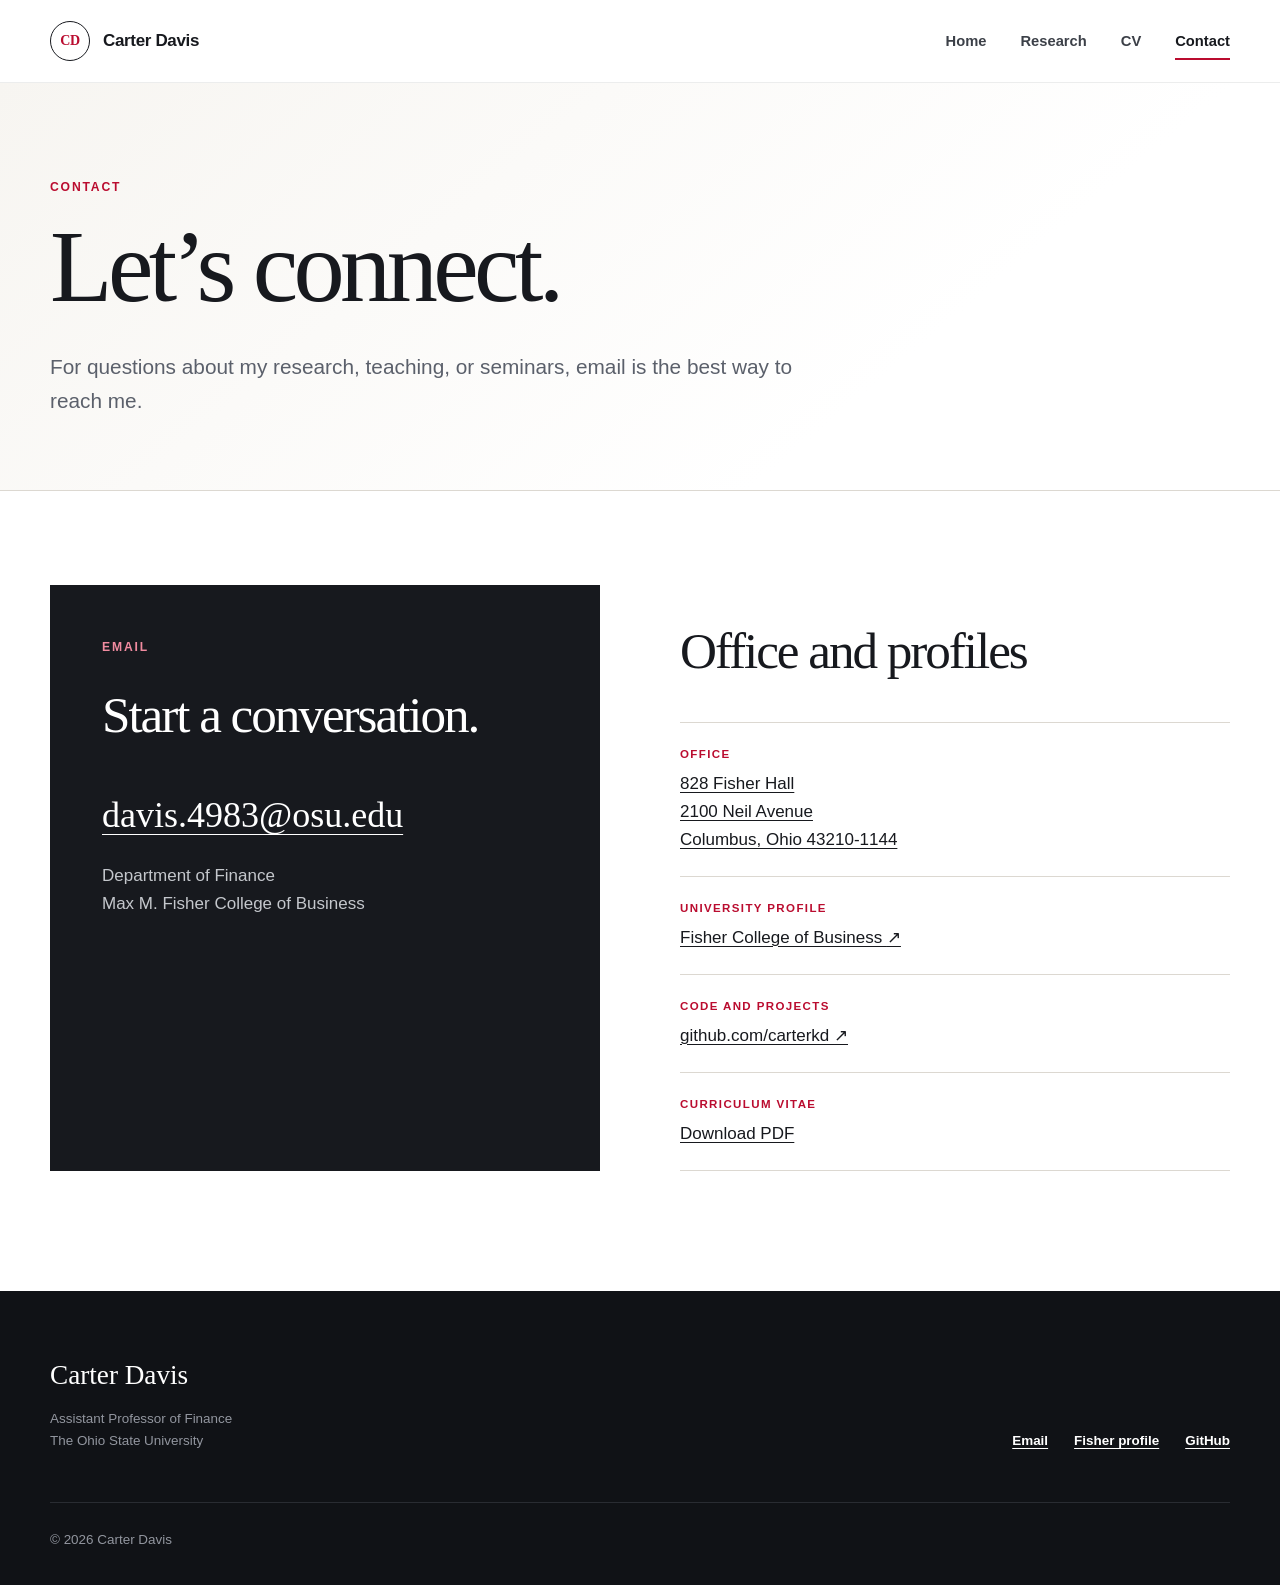
==== contact.html @ 170309c5 "Create academic website" ====
<!DOCTYPE html>
<html lang="en">
  <head>
    <meta charset="utf-8">
    <meta name="viewport" content="width=device-width, initial-scale=1">
    <title>Contact | Carter Davis</title>
    <meta name="description" content="Contact Carter Davis, Assistant Professor of Finance at The Ohio State University Fisher College of Business.">
    <meta name="theme-color" content="#ba0c2f">
    <link rel="canonical" href="https://carterkd.github.io/contact.html">
    <link rel="icon" href="assets/favicon.svg" type="image/svg+xml">
    <link rel="stylesheet" href="styles.css">
  </head>
  <body>
    <a class="skip-link" href="#main-content">Skip to content</a>
    <header class="site-header">
      <div class="shell header-inner">
        <a class="site-name" href="index.html" aria-label="CD, Carter Davis, home">
          <span class="monogram" aria-hidden="true">CD</span>
          <span>Carter Davis</span>
        </a>
        <button class="menu-button" type="button" aria-expanded="false" aria-controls="site-nav">
          <span class="sr-only">Open navigation</span>
          <span aria-hidden="true"></span>
          <span aria-hidden="true"></span>
        </button>
        <nav id="site-nav" class="site-nav" aria-label="Main navigation">
          <a href="index.html">Home</a>
          <a href="research.html">Research</a>
          <a href="assets/files/carter-davis-cv.pdf">CV</a>
          <a href="contact.html" aria-current="page">Contact</a>
        </nav>
      </div>
    </header>

    <main id="main-content">
      <header class="page-hero">
        <div class="shell">
          <p class="eyebrow">Contact</p>
          <h1>Let’s connect.</h1>
          <p class="lede">For questions about my research, teaching, or seminars, email is the best way to reach me.</p>
        </div>
      </header>

      <section class="contact-section">
        <div class="shell contact-grid">
          <div class="contact-card">
            <p class="section-kicker">Email</p>
            <h2>Start a conversation.</h2>
            <a href="mailto:davis.4983@osu.edu">davis.4983@osu.edu</a>
            <p>Department of Finance<br>Max M. Fisher College of Business</p>
          </div>
          <div class="contact-details">
            <h2>Office and profiles</h2>
            <div class="detail-row">
              <span class="detail-label">Office</span>
              <p><a href="https://maps.google.com/?q=Fisher+Hall+2100+Neil+Ave+Columbus+Ohio+43210">828 Fisher Hall<br>2100 Neil Avenue<br>Columbus, Ohio 43210-1144</a></p>
            </div>
            <div class="detail-row">
              <span class="detail-label">University profile</span>
              <p><a href="https://fisher.osu.edu/people/davis.4983">Fisher College of Business <span aria-hidden="true">↗</span></a></p>
            </div>
            <div class="detail-row">
              <span class="detail-label">Code and projects</span>
              <p><a href="https://github.com/carterkd">github.com/carterkd <span aria-hidden="true">↗</span></a></p>
            </div>
            <div class="detail-row">
              <span class="detail-label">Curriculum vitae</span>
              <p><a href="assets/files/carter-davis-cv.pdf">Download PDF</a></p>
            </div>
          </div>
        </div>
      </section>
    </main>

    <footer class="site-footer">
      <div class="shell footer-grid">
        <div>
          <a class="footer-name" href="index.html">Carter Davis</a>
          <p>Assistant Professor of Finance<br>The Ohio State University</p>
        </div>
        <nav class="footer-links" aria-label="Footer links">
          <a href="mailto:davis.4983@osu.edu">Email</a>
          <a href="https://fisher.osu.edu/people/davis.4983">Fisher profile</a>
          <a href="https://github.com/carterkd">GitHub</a>
        </nav>
        <p class="copyright">© <span data-current-year>2026</span> Carter Davis</p>
      </div>
    </footer>
    <script src="script.js"></script>
  </body>
</html>
---- styles.css ----
:root {
  --scarlet: #ba0c2f;
  --scarlet-dark: #8f0823;
  --ink: #17191e;
  --muted: #5b606b;
  --line: #dcd8d1;
  --paper: #f7f5f1;
  --white: #ffffff;
  --soft-scarlet: #f4e8ea;
  --shell: min(1180px, calc(100vw - 48px));
  --serif: Georgia, "Times New Roman", serif;
  --sans: Inter, ui-sans-serif, -apple-system, BlinkMacSystemFont, "Segoe UI", sans-serif;
}

*,
*::before,
*::after {
  box-sizing: border-box;
}

html {
  scroll-behavior: smooth;
}

body {
  margin: 0;
  color: var(--ink);
  background: var(--white);
  font-family: var(--sans);
  font-size: 17px;
  line-height: 1.65;
  -webkit-font-smoothing: antialiased;
}

img {
  display: block;
  max-width: 100%;
}

a {
  color: inherit;
  text-decoration-thickness: 1px;
  text-underline-offset: 0.2em;
}

a:hover {
  color: var(--scarlet);
}

button,
a {
  -webkit-tap-highlight-color: transparent;
}

:focus-visible {
  outline: 3px solid var(--scarlet);
  outline-offset: 4px;
}

.shell {
  width: var(--shell);
  margin-inline: auto;
}

.sr-only {
  position: absolute;
  width: 1px;
  height: 1px;
  padding: 0;
  margin: -1px;
  overflow: hidden;
  clip: rect(0, 0, 0, 0);
  white-space: nowrap;
  border: 0;
}

.skip-link {
  position: fixed;
  z-index: 1000;
  top: 12px;
  left: 12px;
  padding: 10px 16px;
  color: var(--white);
  background: var(--ink);
  transform: translateY(-150%);
}

.skip-link:focus {
  transform: translateY(0);
}

.site-header {
  position: sticky;
  z-index: 100;
  top: 0;
  border-bottom: 1px solid rgba(23, 25, 30, 0.08);
  background: rgba(255, 255, 255, 0.94);
  backdrop-filter: blur(16px);
}

.header-inner {
  display: flex;
  min-height: 82px;
  align-items: center;
  justify-content: space-between;
}

.site-name {
  display: inline-flex;
  align-items: center;
  gap: 13px;
  font-weight: 700;
  letter-spacing: -0.02em;
  text-decoration: none;
}

.monogram {
  display: grid;
  width: 40px;
  height: 40px;
  place-items: center;
  border: 1px solid var(--ink);
  border-radius: 50%;
  color: var(--scarlet);
  font-family: var(--serif);
  font-size: 14px;
  font-weight: 700;
}

.site-nav {
  display: flex;
  align-items: center;
  gap: 34px;
}

.site-nav a {
  position: relative;
  padding-block: 8px;
  color: #3c4048;
  font-size: 0.92rem;
  font-weight: 600;
  text-decoration: none;
}

.site-nav a::after {
  position: absolute;
  right: 0;
  bottom: 1px;
  left: 0;
  height: 2px;
  background: var(--scarlet);
  content: "";
  transform: scaleX(0);
  transform-origin: right;
  transition: transform 180ms ease;
}

.site-nav a:hover::after,
.site-nav a[aria-current="page"]::after {
  transform: scaleX(1);
  transform-origin: left;
}

.site-nav a[aria-current="page"] {
  color: var(--ink);
}

.menu-button {
  display: none;
  width: 44px;
  height: 44px;
  padding: 12px 9px;
  border: 0;
  background: transparent;
}

.menu-button span[aria-hidden="true"] {
  display: block;
  height: 2px;
  margin: 6px 0;
  background: var(--ink);
  transition: transform 180ms ease;
}

.hero {
  display: grid;
  min-height: 730px;
  align-items: center;
  gap: clamp(48px, 8vw, 120px);
  grid-template-columns: minmax(0, 1.4fr) minmax(300px, 0.72fr);
  padding-block: 86px 105px;
}

.eyebrow,
.section-kicker {
  margin: 0 0 16px;
  color: var(--scarlet);
  font-size: 0.76rem;
  font-weight: 800;
  letter-spacing: 0.15em;
  text-transform: uppercase;
}

.hero h1 {
  max-width: 800px;
  margin: 0;
  font-family: var(--serif);
  font-size: clamp(4.2rem, 8vw, 7.6rem);
  font-weight: 400;
  letter-spacing: -0.07em;
  line-height: 0.92;
}

.hero-role {
  margin: 28px 0 0;
  font-size: clamp(1.15rem, 2.2vw, 1.5rem);
  font-weight: 700;
  line-height: 1.35;
}

.hero-role span {
  color: var(--muted);
  font-weight: 500;
}

.hero-intro {
  max-width: 720px;
  margin: 28px 0 0;
  color: #3f444d;
  font-size: clamp(1.06rem, 1.5vw, 1.2rem);
}

.button-row {
  display: flex;
  flex-wrap: wrap;
  gap: 14px;
  margin-top: 38px;
}

.button {
  display: inline-flex;
  min-height: 50px;
  align-items: center;
  justify-content: center;
  gap: 20px;
  padding: 11px 21px;
  border: 1px solid var(--ink);
  font-size: 0.9rem;
  font-weight: 750;
  text-decoration: none;
  transition: background 160ms ease, color 160ms ease, border-color 160ms ease, transform 160ms ease;
}

.button:hover {
  transform: translateY(-2px);
}

.button-primary {
  border-color: var(--scarlet);
  color: var(--white);
  background: var(--scarlet);
}

.button-primary:hover {
  border-color: var(--scarlet-dark);
  color: var(--white);
  background: var(--scarlet-dark);
}

.button-secondary:hover {
  color: var(--white);
  background: var(--ink);
}

.portrait-wrap {
  position: relative;
  margin: 0;
}

.portrait-accent {
  position: absolute;
  top: -20px;
  right: -20px;
  width: 48%;
  height: 42%;
  border-top: 4px solid var(--scarlet);
  border-right: 4px solid var(--scarlet);
}

.portrait {
  position: relative;
  z-index: 1;
  width: 100%;
  aspect-ratio: 1;
  object-fit: cover;
  filter: saturate(0.88) contrast(1.03);
}

.portrait-wrap figcaption {
  display: flex;
  justify-content: space-between;
  gap: 16px;
  margin-top: 14px;
  color: var(--muted);
  font-size: 0.74rem;
  font-weight: 650;
  letter-spacing: 0.04em;
  text-transform: uppercase;
}

.research-focus {
  padding-block: 104px;
  color: var(--white);
  background: var(--ink);
}

.focus-grid {
  display: grid;
  gap: 80px;
  grid-template-columns: 0.8fr 1.35fr;
}

.research-focus .section-kicker {
  color: #f18ba0;
}

.research-focus h2,
.about-strip h2,
.featured h2,
.page-hero h1 {
  margin: 0;
  font-family: var(--serif);
  font-weight: 400;
  letter-spacing: -0.045em;
  line-height: 1.06;
}

.research-focus h2 {
  max-width: 470px;
  font-size: clamp(2.6rem, 5vw, 4.7rem);
}

.focus-list {
  border-top: 1px solid #3c4047;
}

.focus-item {
  display: grid;
  gap: 18px;
  align-items: start;
  padding-block: 31px;
  border-bottom: 1px solid #3c4047;
  grid-template-columns: 44px minmax(190px, 0.8fr) 1fr;
}

.focus-number {
  color: #f18ba0;
  font-family: var(--serif);
}

.focus-item h3 {
  margin: 0;
  font-size: 1.12rem;
}

.focus-item p {
  margin: 0;
  color: #c6c8cc;
  font-size: 0.96rem;
}

.featured {
  padding-block: 112px;
}

.section-heading-row {
  display: flex;
  align-items: end;
  justify-content: space-between;
  gap: 32px;
  margin-bottom: 42px;
}

.featured h2,
.about-strip h2 {
  font-size: clamp(2.65rem, 5vw, 4.5rem);
}

.text-link {
  color: var(--scarlet);
  font-size: 0.88rem;
  font-weight: 800;
  letter-spacing: 0.02em;
  text-decoration: none;
}

.text-link:hover {
  text-decoration: underline;
}

.featured-paper {
  display: grid;
  gap: 30px;
  align-items: start;
  padding-block: 42px;
  border-top: 1px solid var(--line);
  grid-template-columns: 54px 1fr 48px;
}

.featured-paper:last-child {
  border-bottom: 1px solid var(--line);
}

.paper-index {
  color: var(--scarlet);
  font-family: var(--serif);
  font-size: 0.9rem;
}

.paper-status {
  margin: 0 0 10px;
  color: var(--muted);
  font-size: 0.8rem;
  font-weight: 750;
  letter-spacing: 0.035em;
  text-transform: uppercase;
}

.paper-main h3 {
  max-width: 900px;
  margin: 0;
  font-family: var(--serif);
  font-size: clamp(1.65rem, 3vw, 2.45rem);
  font-weight: 400;
  letter-spacing: -0.025em;
  line-height: 1.16;
}

.paper-main h3 a {
  text-decoration: none;
}

.paper-main > p:last-child {
  max-width: 820px;
  margin: 18px 0 0;
  color: var(--muted);
}

.paper-arrow {
  display: grid;
  width: 44px;
  height: 44px;
  place-items: center;
  border: 1px solid var(--line);
  border-radius: 50%;
  font-size: 1.2rem;
  text-decoration: none;
}

.paper-arrow:hover {
  border-color: var(--scarlet);
  color: var(--white);
  background: var(--scarlet);
}

.about-strip {
  padding-block: 108px;
  background: var(--paper);
}

.about-grid {
  display: grid;
  gap: clamp(50px, 10vw, 150px);
  grid-template-columns: 1fr 0.85fr;
}

.about-copy {
  padding-top: 12px;
}

.about-copy p {
  margin: 0 0 20px;
  color: #434851;
}

.about-copy .text-link {
  display: inline-block;
  margin-top: 12px;
}

.site-footer {
  padding-block: 62px 34px;
  color: #d7d9dd;
  background: #101216;
}

.footer-grid {
  display: grid;
  gap: 40px;
  align-items: end;
  grid-template-columns: 1fr auto;
}

.footer-name {
  color: var(--white);
  font-family: var(--serif);
  font-size: 1.7rem;
  text-decoration: none;
}

.footer-grid p {
  margin: 10px 0 0;
  color: #92969f;
  font-size: 0.84rem;
}

.footer-links {
  display: flex;
  gap: 26px;
}

.footer-links a {
  color: var(--white);
  font-size: 0.84rem;
  font-weight: 650;
}

.copyright {
  grid-column: 1 / -1;
  padding-top: 26px;
  border-top: 1px solid #292c32;
}

/* Inner pages */
.page-hero {
  padding-block: 94px 72px;
  border-bottom: 1px solid var(--line);
  background: linear-gradient(140deg, var(--paper) 0%, #fff 70%);
}

.page-hero h1 {
  font-size: clamp(3.8rem, 8vw, 7rem);
}

.page-hero .lede {
  max-width: 750px;
  margin: 28px 0 0;
  color: var(--muted);
  font-size: clamp(1.08rem, 2vw, 1.3rem);
}

.research-section {
  padding-block: 88px;
}

.research-section + .research-section {
  border-top: 1px solid var(--line);
}

.research-section.alt {
  background: var(--paper);
}

.research-layout {
  display: grid;
  gap: 60px;
  grid-template-columns: minmax(190px, 0.35fr) 1fr;
}

.research-section h2 {
  position: sticky;
  top: 116px;
  margin: 0;
  font-family: var(--serif);
  font-size: clamp(2rem, 3.4vw, 3.25rem);
  font-weight: 400;
  letter-spacing: -0.04em;
  line-height: 1.08;
}

.paper-list {
  border-top: 1px solid var(--line);
}

.paper-card {
  padding-block: 34px;
  border-bottom: 1px solid var(--line);
}

.paper-card h3 {
  margin: 0;
  font-family: var(--serif);
  font-size: clamp(1.5rem, 3vw, 2.15rem);
  font-weight: 400;
  letter-spacing: -0.025em;
  line-height: 1.2;
}

.paper-card h3 a {
  text-decoration: none;
}

.authors,
.venue,
.presentations {
  margin: 9px 0 0;
}

.authors {
  color: #3e434c;
}

.venue {
  color: var(--scarlet);
  font-weight: 750;
}

.presentations {
  color: var(--muted);
  font-size: 0.88rem;
}

.paper-actions {
  display: flex;
  flex-wrap: wrap;
  gap: 10px;
  margin-top: 19px;
}

.paper-link {
  display: inline-flex;
  align-items: center;
  gap: 7px;
  padding: 6px 11px;
  border: 1px solid #c8c4bd;
  font-size: 0.78rem;
  font-weight: 750;
  text-decoration: none;
}

.paper-link:hover {
  border-color: var(--scarlet);
  color: var(--white);
  background: var(--scarlet);
}

.abstract {
  margin-top: 20px;
}

.abstract summary {
  width: max-content;
  color: var(--muted);
  cursor: pointer;
  font-size: 0.8rem;
  font-weight: 800;
  letter-spacing: 0.06em;
  text-transform: uppercase;
}

.abstract[open] summary {
  color: var(--scarlet);
}

.abstract p {
  max-width: 850px;
  margin: 15px 0 0;
  color: #454a53;
}

.contact-section {
  padding-block: 94px 120px;
}

.contact-grid {
  display: grid;
  gap: 80px;
  grid-template-columns: 1fr 1fr;
}

.contact-card {
  padding: clamp(28px, 5vw, 52px);
  color: var(--white);
  background: var(--ink);
}

.contact-card .section-kicker {
  color: #f18ba0;
}

.contact-card h2,
.contact-details h2 {
  margin: 0 0 28px;
  font-family: var(--serif);
  font-size: clamp(2rem, 4vw, 3.3rem);
  font-weight: 400;
  letter-spacing: -0.04em;
}

.contact-card a {
  color: var(--white);
  font-family: var(--serif);
  font-size: clamp(1.4rem, 3vw, 2.25rem);
}

.contact-card p {
  color: #c4c7cc;
}

.contact-details {
  padding-top: 24px;
}

.detail-row {
  padding-block: 22px;
  border-top: 1px solid var(--line);
}

.detail-row:last-child {
  border-bottom: 1px solid var(--line);
}

.detail-label {
  display: block;
  margin-bottom: 6px;
  color: var(--scarlet);
  font-size: 0.72rem;
  font-weight: 800;
  letter-spacing: 0.12em;
  text-transform: uppercase;
}

.detail-row p {
  margin: 0;
}

.error-page {
  display: grid;
  min-height: calc(100vh - 82px);
  place-items: center;
  padding-block: 80px;
  text-align: center;
}

.error-code {
  margin: 0;
  color: var(--scarlet);
  font-family: var(--serif);
  font-size: clamp(6rem, 18vw, 13rem);
  line-height: 0.8;
}

.error-page h1 {
  margin: 28px 0 10px;
  font-family: var(--serif);
  font-size: 2.4rem;
  font-weight: 400;
}

.error-page p {
  margin: 0 0 30px;
  color: var(--muted);
}

.error-page .button-row {
  justify-content: center;
}

@media (max-width: 850px) {
  :root {
    --shell: min(100% - 34px, 680px);
  }

  .menu-button {
    display: block;
  }

  .site-nav {
    position: absolute;
    top: 81px;
    right: 0;
    left: 0;
    display: none;
    align-items: stretch;
    padding: 10px 17px 22px;
    border-bottom: 1px solid var(--line);
    background: var(--white);
    flex-direction: column;
    gap: 0;
  }

  .site-nav.is-open {
    display: flex;
  }

  .site-nav a {
    padding: 13px 0;
    border-bottom: 1px solid #ebe8e3;
  }

  .site-nav a::after {
    display: none;
  }

  .menu-button[aria-expanded="true"] span[aria-hidden="true"]:first-of-type {
    transform: translateY(4px) rotate(45deg);
  }

  .menu-button[aria-expanded="true"] span[aria-hidden="true"]:last-of-type {
    transform: translateY(-4px) rotate(-45deg);
  }

  .hero {
    min-height: auto;
    gap: 70px;
    grid-template-columns: 1fr;
    padding-block: 72px 90px;
  }

  .portrait-wrap {
    max-width: 430px;
  }

  .focus-grid,
  .about-grid,
  .research-layout,
  .contact-grid {
    grid-template-columns: 1fr;
  }

  .focus-grid,
  .contact-grid {
    gap: 56px;
  }

  .research-section h2 {
    position: static;
  }
}

@media (max-width: 590px) {
  body {
    font-size: 16px;
  }

  .site-name > span:last-child {
    display: none;
  }

  .hero h1 {
    font-size: clamp(3.65rem, 19vw, 5.6rem);
  }

  .portrait-accent {
    top: -12px;
    right: -10px;
  }

  .portrait-wrap figcaption,
  .section-heading-row,
  .footer-grid {
    align-items: start;
    flex-direction: column;
  }

  .focus-item {
    gap: 8px 15px;
    grid-template-columns: 36px 1fr;
  }

  .focus-item p {
    grid-column: 2;
  }

  .featured-paper {
    gap: 16px;
    grid-template-columns: 34px 1fr;
  }

  .paper-arrow {
    display: none;
  }

  .footer-grid {
    display: flex;
  }

  .footer-links {
    flex-wrap: wrap;
  }

  .copyright {
    width: 100%;
  }

  .page-hero {
    padding-block: 68px 54px;
  }
}

@media (prefers-reduced-motion: reduce) {
  html {
    scroll-behavior: auto;
  }

  *,
  *::before,
  *::after {
    scroll-behavior: auto !important;
    transition-duration: 0.01ms !important;
  }
}
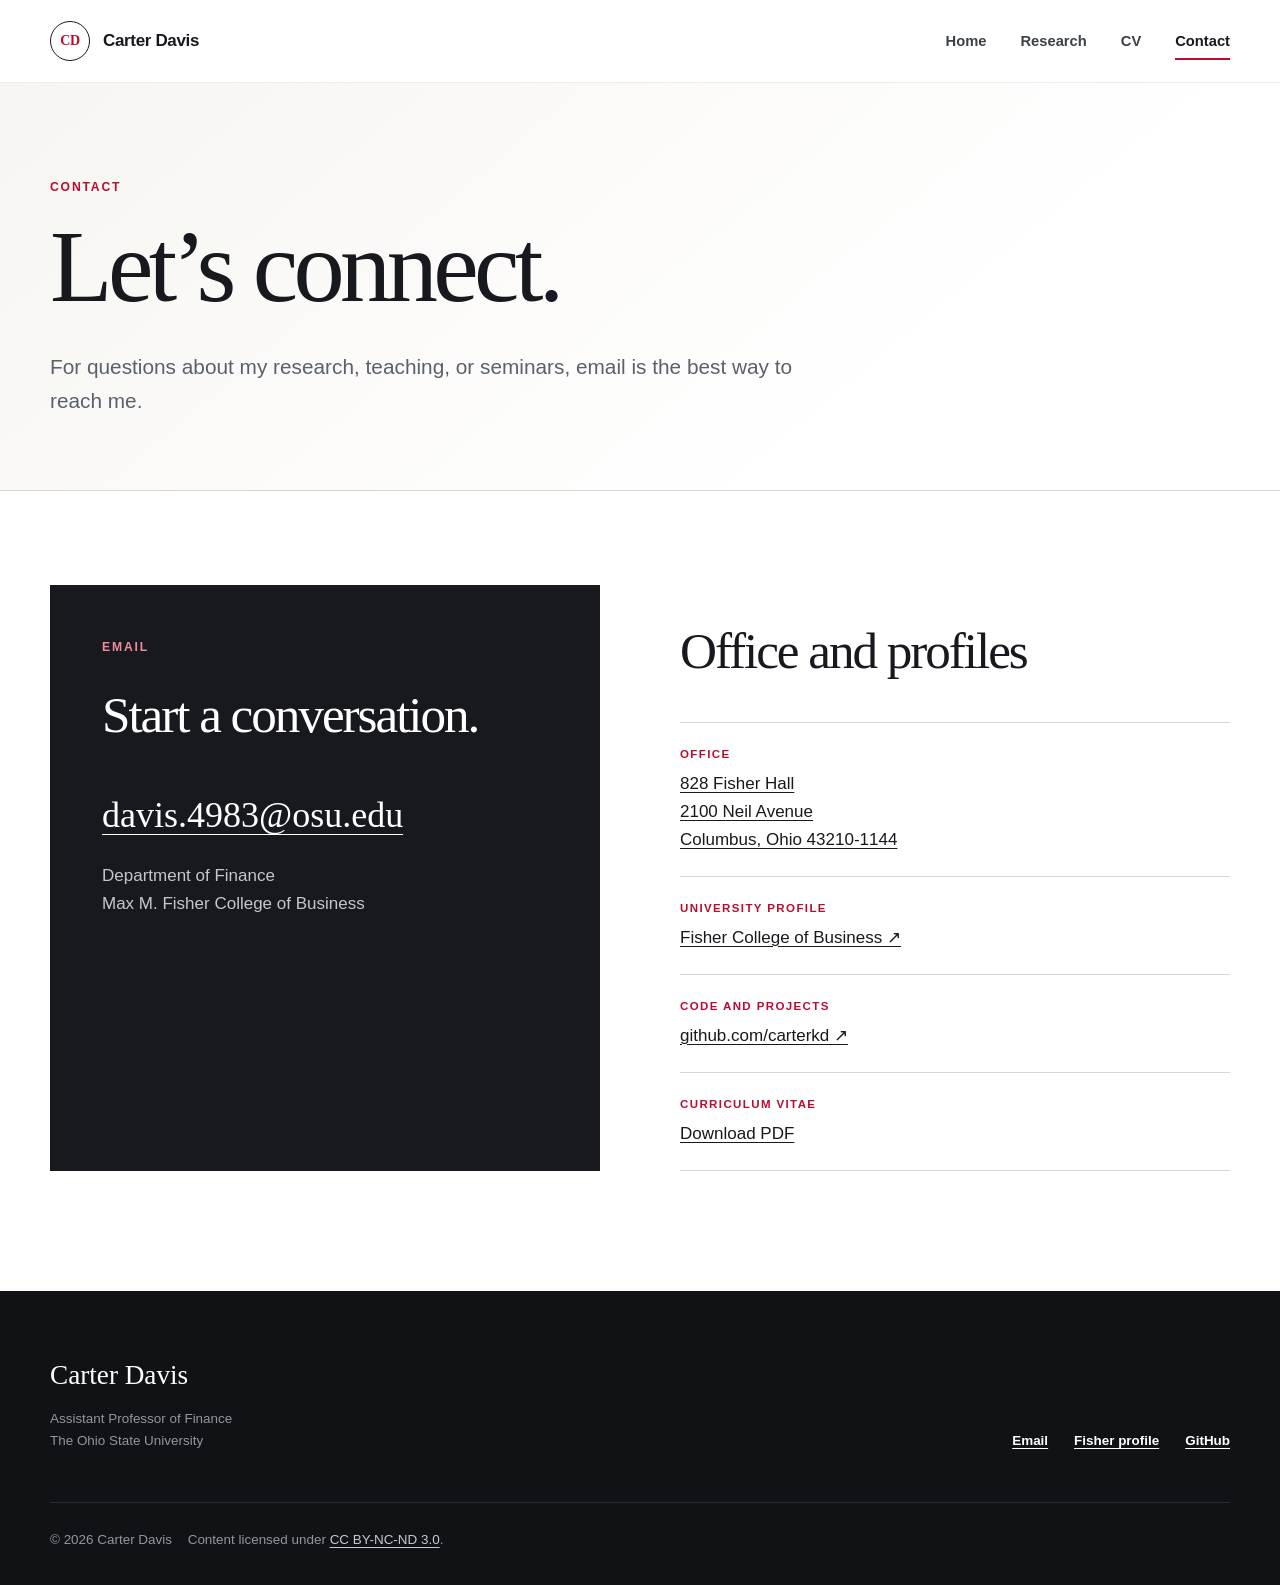
==== commit 1079d23f: "Preserve site content license" ====
--- a/contact.html
+++ b/contact.html
@@ -83,7 +83,7 @@
           <a href="https://fisher.osu.edu/people/davis.4983">Fisher profile</a>
           <a href="https://github.com/carterkd">GitHub</a>
         </nav>
-        <p class="copyright">© <span data-current-year>2026</span> Carter Davis</p>
+        <p class="copyright">© <span data-current-year>2026</span> Carter Davis <span class="license">Content licensed under <a href="https://creativecommons.org/licenses/by-nc-nd/3.0/">CC BY-NC-ND 3.0</a>.</span></p>
       </div>
     </footer>
     <script src="script.js"></script>
--- a/styles.css
+++ b/styles.css
@@ -531,6 +531,14 @@
   border-top: 1px solid #292c32;
 }
 
+.copyright .license {
+  margin-left: 12px;
+}
+
+.copyright a {
+  color: #c7c9ce;
+}
+
 /* Inner pages */
 .page-hero {
   padding-block: 94px 72px;
@@ -893,6 +901,11 @@
     width: 100%;
   }
 
+  .copyright .license {
+    display: block;
+    margin: 5px 0 0;
+  }
+
   .page-hero {
     padding-block: 68px 54px;
   }
